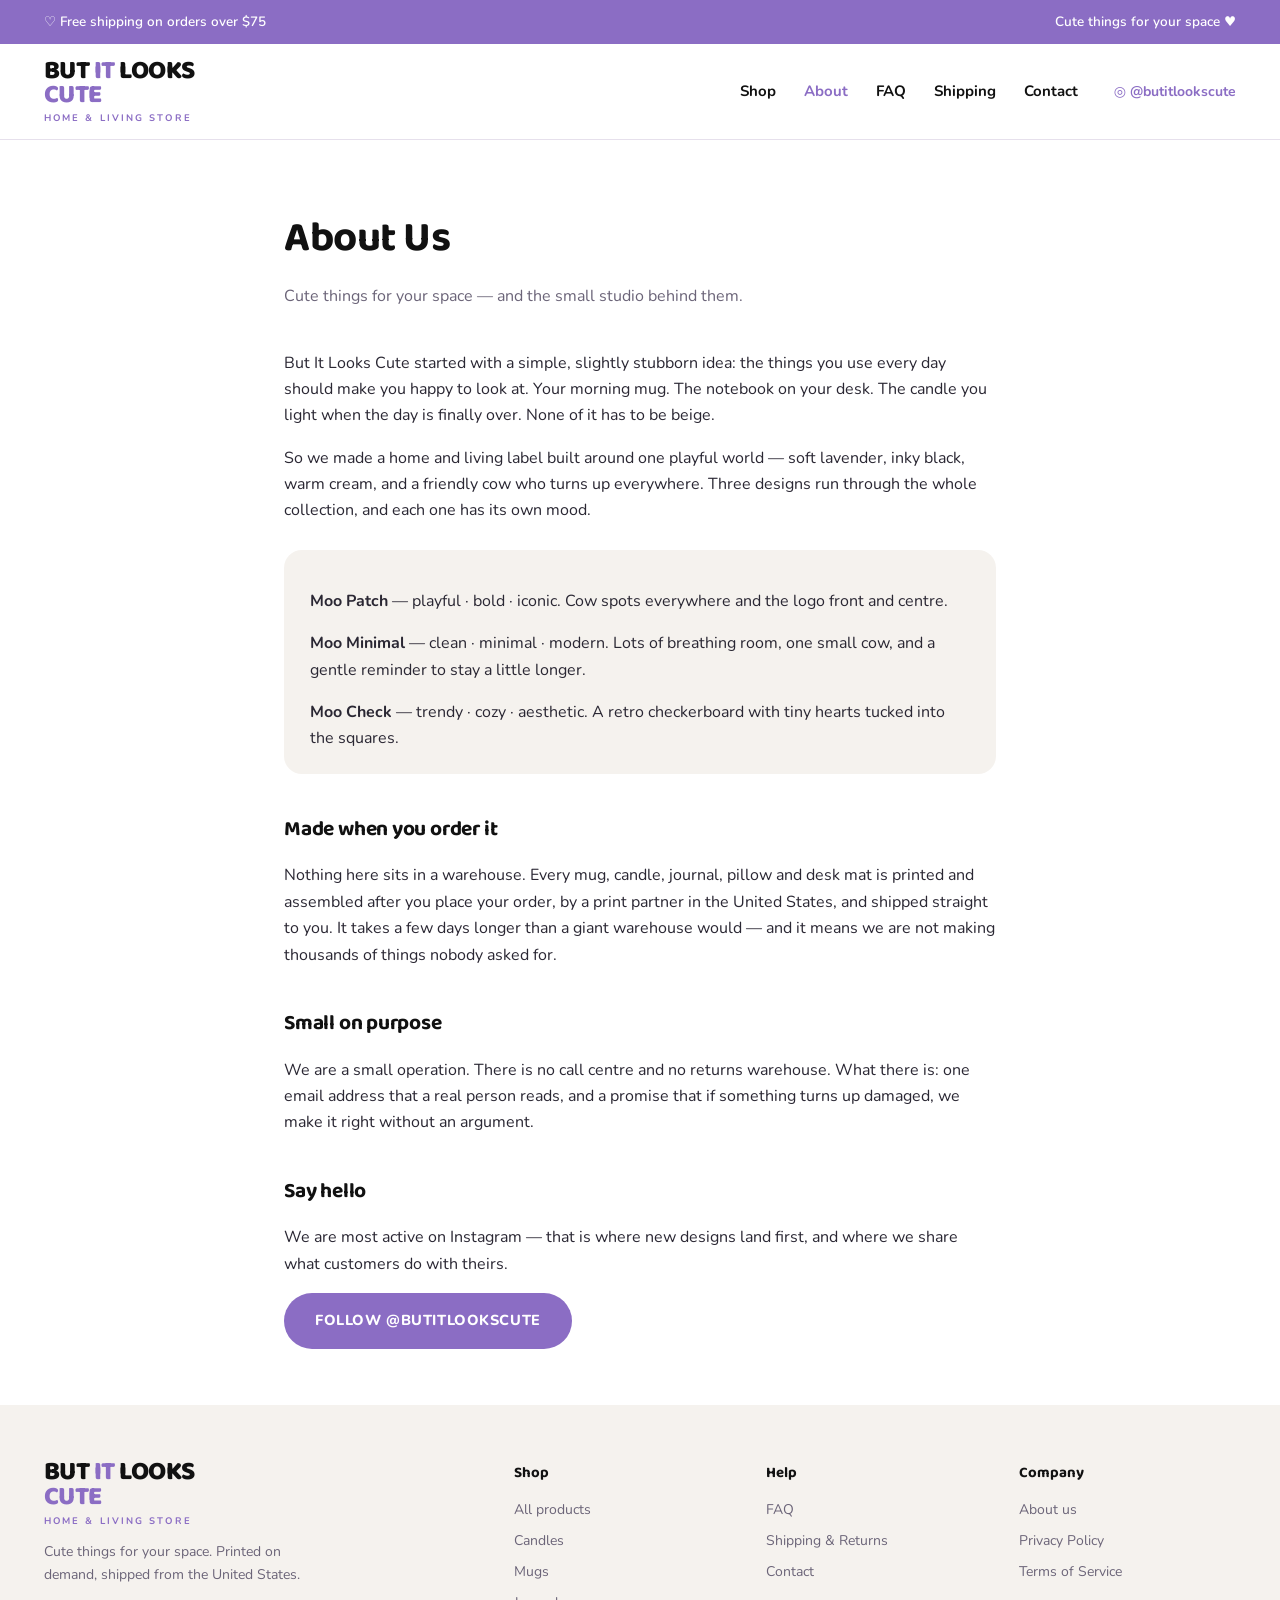
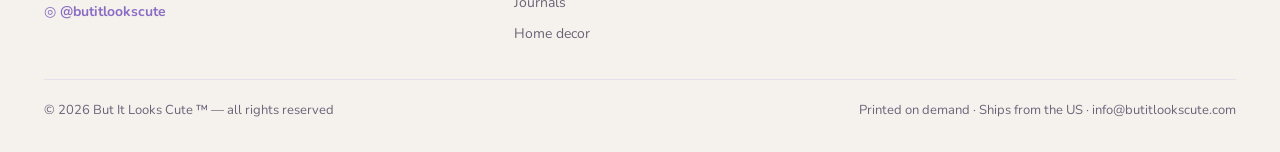
==== about.html @ 98e36f80 "But It Looks Cute magaza sitesi Yedi sayfa: ana sayfa (18 urun, 183 Printify mockup'i, tiklanabilir " ====
<!doctype html>
<html lang="en">
<head>
<meta charset="utf-8">
<meta name="viewport" content="width=device-width, initial-scale=1">
<title>About Us — But It Looks Cute</title>
<meta name="description" content="Cute things for your space — and the small studio behind them.">
<link rel="preconnect" href="https://fonts.googleapis.com">
<link rel="preconnect" href="https://fonts.gstatic.com" crossorigin>
<link rel="stylesheet" href="https://fonts.googleapis.com/css2?family=Baloo+2:wght@600;700;800&family=Nunito:wght@400;600;700;800&display=swap">
<link rel="stylesheet" href="/style.css">
</head>
<body>
<div class="ribbon"><div class="wrap">
  <span>♡ Free shipping on orders over $75</span>
  <span>Cute things for your space ♥</span>
</div></div>
<header><div class="wrap">
  <a class="logo" href="/">BUT <span class="p">IT</span> LOOKS<br><span class="p">CUTE</span><small>HOME &amp; LIVING STORE</small></a>
  <nav><a href="/">Shop</a><a href="/about.html" aria-current="page">About</a><a href="/faq.html">FAQ</a><a href="/shipping.html">Shipping</a><a href="/contact.html">Contact</a></nav>
  <a class="ig" href="https://instagram.com/butitlookscute" target="_blank" rel="noopener">◎ @butitlookscute</a>
</div></header>
<div class="doc"><h1>About Us</h1><p class="kicik">Cute things for your space — and the small studio behind them.</p>
<p>But It Looks Cute started with a simple, slightly stubborn idea: the things you
use every day should make you happy to look at. Your morning mug. The notebook on
your desk. The candle you light when the day is finally over. None of it has to be
beige.</p>

<p>So we made a home and living label built around one playful world — soft lavender,
inky black, warm cream, and a friendly cow who turns up everywhere. Three designs run
through the whole collection, and each one has its own mood.</p>

<div class="kutu">
  <p><strong>Moo Patch</strong> — playful · bold · iconic. Cow spots everywhere and the
  logo front and centre.</p>
  <p><strong>Moo Minimal</strong> — clean · minimal · modern. Lots of breathing room,
  one small cow, and a gentle reminder to stay a little longer.</p>
  <p><strong>Moo Check</strong> — trendy · cozy · aesthetic. A retro checkerboard with
  tiny hearts tucked into the squares.</p>
</div>

<h2>Made when you order it</h2>
<p>Nothing here sits in a warehouse. Every mug, candle, journal, pillow and desk mat is
printed and assembled after you place your order, by a print partner in the United
States, and shipped straight to you. It takes a few days longer than a giant warehouse
would — and it means we are not making thousands of things nobody asked for.</p>

<h2>Small on purpose</h2>
<p>We are a small operation. There is no call centre and no returns warehouse. What
there is: one email address that a real person reads, and a promise that if something
turns up damaged, we make it right without an argument.</p>

<h2>Say hello</h2>
<p>We are most active on Instagram — that is where new designs land first, and where
we share what customers do with theirs.</p>
<p><a class="btn btn-fill" href="https://instagram.com/butitlookscute" target="_blank" rel="noopener">FOLLOW @BUTITLOOKSCUTE</a></p>
</div><footer><div class="wrap">
  <div class="fgrid">
    <div>
      <a class="logo" href="/">BUT <span class="p">IT</span> LOOKS<br><span class="p">CUTE</span><small>HOME &amp; LIVING STORE</small></a>
      <p style="color:var(--mute);margin-top:14px;max-width:34ch">
        Cute things for your space. Printed on demand, shipped from the United States.</p>
      <p style="margin-top:12px"><a class="ig" href="https://instagram.com/butitlookscute" target="_blank" rel="noopener">◎ @butitlookscute</a></p>
    </div>
    <div><h5>Shop</h5><ul>
      <li><a href="/#shop">All products</a></li><li><a href="/#shop">Candles</a></li>
      <li><a href="/#shop">Mugs</a></li><li><a href="/#shop">Journals</a></li>
      <li><a href="/#shop">Home decor</a></li></ul></div>
    <div><h5>Help</h5><ul>
      <li><a href="/faq.html">FAQ</a></li><li><a href="/shipping.html">Shipping &amp; Returns</a></li>
      <li><a href="/contact.html">Contact</a></li></ul></div>
    <div><h5>Company</h5><ul>
      <li><a href="/about.html">About us</a></li><li><a href="/privacy.html">Privacy Policy</a></li>
      <li><a href="/terms.html">Terms of Service</a></li></ul></div>
  </div>
  <div class="fbot">
    <span>© 2026 But It Looks Cute ™ — all rights reserved</span>
    <span>Printed on demand · Ships from the US · <a href="mailto:info@butitlookscute.com">info@butitlookscute.com</a></span>
  </div>
</div></footer>
</body></html>
---- style.css ----
:root{
  --lav:#8B6DC4; --lav-2:#A78BD0; --lav-3:#C9B8E0; --lav-4:#EDE6F6;
  --ink:#111111; --cream:#F5F2EE; --paper:#FFFFFF; --mute:#6B6478;
  --line:#E6E0EC; --radius:18px; --shadow:0 2px 20px rgba(17,17,17,.06);
  --display:"Baloo 2","Trebuchet MS",system-ui,sans-serif;
  --body:"Nunito",system-ui,-apple-system,sans-serif;
}
*{box-sizing:border-box}
body{margin:0;background:var(--paper);color:var(--ink);font-family:var(--body);font-size:16px;line-height:1.65}
img{max-width:100%;display:block}
a{color:inherit;text-decoration:none}
.wrap{max-width:1240px;margin:0 auto;padding:0 24px}
.ribbon{background:var(--lav);color:#fff;font-size:13.5px;font-weight:600}
.ribbon .wrap{display:flex;justify-content:space-between;align-items:center;padding:11px 24px;gap:16px}
header{background:var(--paper);border-bottom:1px solid var(--line);position:sticky;top:0;z-index:40}
header .wrap{display:flex;align-items:center;gap:36px;padding-top:16px;padding-bottom:16px}
.logo{font-family:var(--display);font-weight:800;line-height:.92;letter-spacing:-.02em;font-size:26px;white-space:nowrap}
.logo .p{color:var(--lav)}
.logo small{display:block;font-family:var(--body);font-size:9.5px;font-weight:700;letter-spacing:.22em;color:var(--lav);margin-top:6px}
nav{display:flex;gap:28px;font-weight:700;font-size:15px;margin-left:auto}
nav a:hover,nav a[aria-current]{color:var(--lav)}
.ig{display:inline-flex;align-items:center;gap:7px;font-weight:700;font-size:14px;color:var(--lav)}
h1,h2,h3{font-family:var(--display);letter-spacing:-.01em;text-wrap:balance}
section{padding:70px 0}
.sec-title{text-align:center;font-size:clamp(24px,3vw,32px);margin:0 0 8px}
.sec-sub{text-align:center;color:var(--mute);margin:0 0 40px}
.btn{display:inline-block;border-radius:999px;padding:15px 30px;font-weight:800;font-size:14.5px;
  letter-spacing:.04em;border:1.5px solid transparent;transition:transform .15s ease;cursor:pointer}
.btn:hover{transform:translateY(-2px)}
.btn-fill{background:var(--lav);color:#fff}
.btn-out{background:var(--paper);border-color:var(--ink)}
.prods{display:grid;grid-template-columns:repeat(4,1fr);gap:22px}
.card{border:1px solid var(--line);border-radius:var(--radius);overflow:hidden;background:var(--paper);
  transition:transform .18s ease,box-shadow .18s ease;cursor:pointer;text-align:left}
.card:hover{transform:translateY(-4px);box-shadow:var(--shadow)}
.card .ph{aspect-ratio:1;background:var(--cream);overflow:hidden}
.card .ph img{width:100%;height:100%;object-fit:cover}
.card .body{padding:15px 17px 19px}
.card h3{font-size:15.5px;margin:0 0 4px;line-height:1.3}
.card .dz{font-size:11.5px;color:var(--lav);font-weight:800;letter-spacing:.06em;text-transform:uppercase}
.card .pr{font-weight:800;margin-top:9px;font-size:16px}
.card .say{font-size:12px;color:var(--mute);margin-top:2px}
footer{background:var(--cream);padding:56px 0 30px;font-size:14px;margin-top:20px}
.fgrid{display:grid;grid-template-columns:2fr 1fr 1fr 1fr;gap:36px}
footer h5{font-family:var(--display);font-size:15px;margin:0 0 12px}
footer ul{list-style:none;margin:0;padding:0;display:grid;gap:8px;color:var(--mute)}
footer a:hover{color:var(--lav)}
.fbot{border-top:1px solid var(--line);margin-top:34px;padding-top:20px;display:flex;
  justify-content:space-between;gap:16px;color:var(--mute);font-size:13px;flex-wrap:wrap}
/* --- icerik sayfalari --- */
.doc{max-width:760px;margin:0 auto;padding:64px 24px 20px}
.doc h1{font-size:clamp(30px,4vw,42px);margin:0 0 10px}
.doc .kicik{color:var(--mute);margin:0 0 40px}
.doc h2{font-size:21px;margin:38px 0 10px}
.doc p,.doc li{color:#2A2733}
.doc ul{padding-left:20px;display:grid;gap:7px}
.doc .kutu{background:var(--cream);border-radius:var(--radius);padding:22px 26px;margin:26px 0}
.doc .kutu p:last-child{margin-bottom:0}
/* --- urun penceresi --- */
.perde{position:fixed;inset:0;background:rgba(17,17,17,.55);display:none;z-index:60;
  padding:24px;overflow:auto}
.perde[data-acik]{display:block}
.pencere{background:var(--paper);border-radius:22px;max-width:1020px;margin:24px auto;overflow:hidden;
  display:grid;grid-template-columns:1.15fr 1fr}
.galeri{background:var(--cream);padding:20px}
.buyuk{aspect-ratio:1;border-radius:14px;overflow:hidden;background:var(--paper)}
.buyuk img{width:100%;height:100%;object-fit:cover}
.kucukler{display:grid;grid-template-columns:repeat(5,1fr);gap:8px;margin-top:12px}
.kucukler button{padding:0;border:2px solid transparent;border-radius:9px;overflow:hidden;
  background:var(--paper);cursor:pointer;aspect-ratio:1}
.kucukler button[aria-current]{border-color:var(--lav)}
.kucukler img{width:100%;height:100%;object-fit:cover}
.detay{padding:32px 34px}
.detay .dz{font-size:11.5px;color:var(--lav);font-weight:800;letter-spacing:.06em;text-transform:uppercase}
.detay h2{font-size:25px;margin:6px 0 6px}
.detay .fiyat{font-size:24px;font-weight:800;margin:14px 0 18px}
.detay ul{list-style:none;padding:0;margin:0 0 22px;display:grid;gap:8px;color:var(--mute);font-size:14.5px}
.detay li::before{content:"♥ ";color:var(--lav-2)}
.kapat{position:absolute;top:14px;right:18px;background:var(--paper);border:1px solid var(--line);
  width:38px;height:38px;border-radius:50%;font-size:19px;cursor:pointer;line-height:1}
.perde .kutu{position:relative}
.not{font-size:13px;color:var(--mute);border-top:1px solid var(--line);padding-top:16px;margin-top:20px}
@media(max-width:960px){
  nav{display:none}
  .prods{grid-template-columns:repeat(2,1fr)}
  .pencere{grid-template-columns:1fr}
  .fgrid{grid-template-columns:1fr 1fr}
}
@media(max-width:560px){ .prods{grid-template-columns:1fr} }
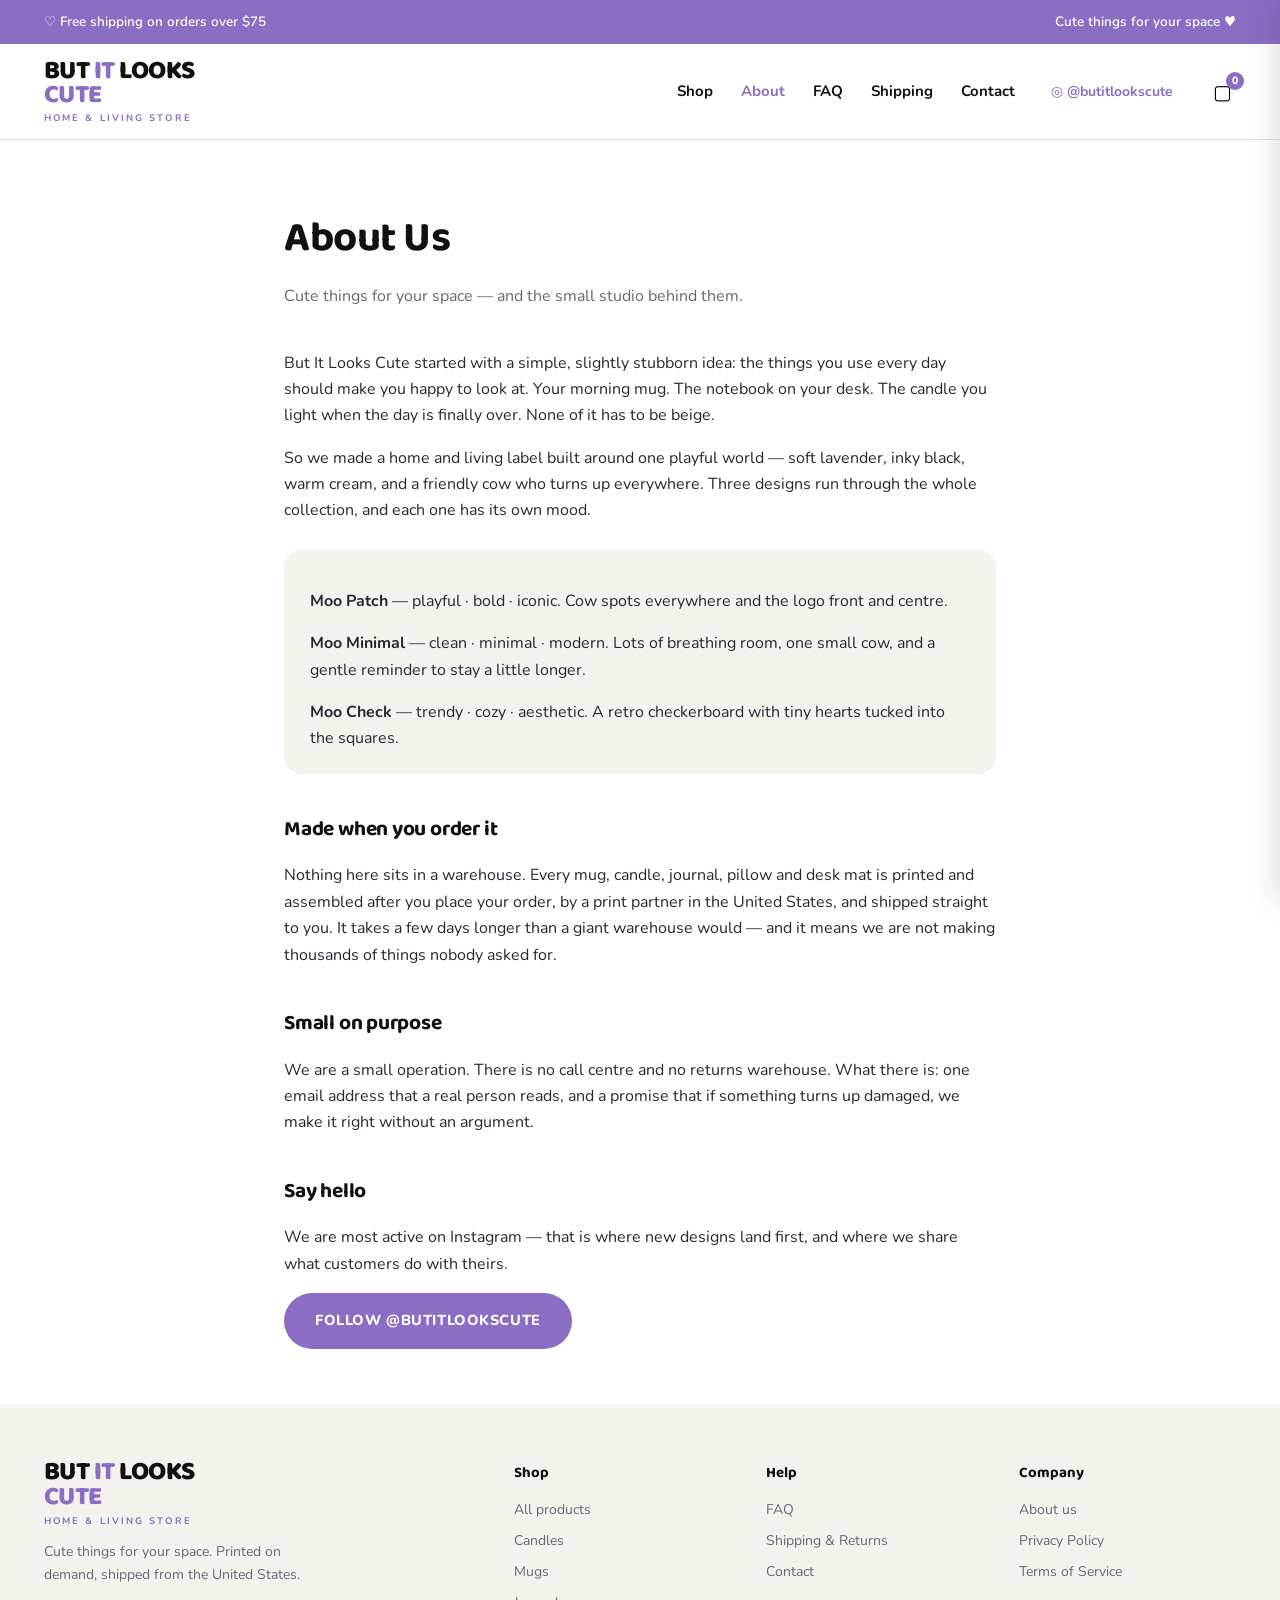
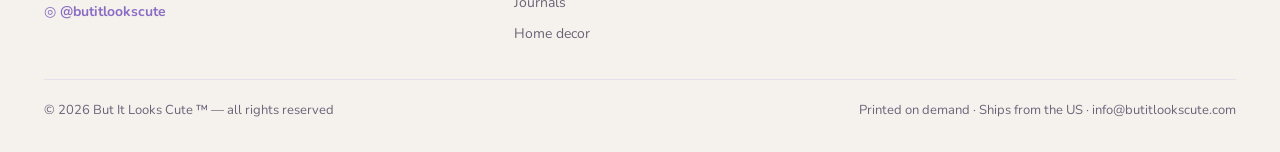
==== commit b24f174a: "Sepet, odeme akisi ve tesekkur sayfasi Sepet tarayicida durur (sepet.js, her sayfada yuklenir): urun" ====
--- a/about.html
+++ b/about.html
@@ -19,7 +19,18 @@
   <a class="logo" href="/">BUT <span class="p">IT</span> LOOKS<br><span class="p">CUTE</span><small>HOME &amp; LIVING STORE</small></a>
   <nav><a href="/">Shop</a><a href="/about.html" aria-current="page">About</a><a href="/faq.html">FAQ</a><a href="/shipping.html">Shipping</a><a href="/contact.html">Contact</a></nav>
   <a class="ig" href="https://instagram.com/butitlookscute" target="_blank" rel="noopener">◎ @butitlookscute</a>
+  <button class="sepet-dugme" id="sepetAc" aria-label="Basket">▢<b id="sepetSayi">0</b></button>
 </div></header>
+
+<aside class="cekmece" id="cekmece" aria-label="Shopping basket">
+  <header><h3>Your basket</h3><button class="kapat" id="sepetKapat" aria-label="Close" style="position:static">×</button></header>
+  <div class="liste" id="sepetListe"></div>
+  <div class="alt">
+    <div class="toplam"><span>Subtotal</span><span id="sepetToplam">$0.00</span></div>
+    <p class="kargo-not" id="kargoNot">Free shipping on orders over $75</p>
+    <button class="btn btn-fill" id="odeme">CHECKOUT →</button>
+  </div>
+</aside>
 <div class="doc"><h1>About Us</h1><p class="kicik">Cute things for your space — and the small studio behind them.</p>
 <p>But It Looks Cute started with a simple, slightly stubborn idea: the things you
 use every day should make you happy to look at. Your morning mug. The notebook on
@@ -78,4 +89,5 @@
     <span>Printed on demand · Ships from the US · <a href="mailto:info@butitlookscute.com">info@butitlookscute.com</a></span>
   </div>
 </div></footer>
+<script src="/sepet.js" defer></script>
 </body></html>
--- a/style.css
+++ b/style.css
@@ -87,3 +87,45 @@
   .fgrid{grid-template-columns:1fr 1fr}
 }
 @media(max-width:560px){ .prods{grid-template-columns:1fr} }
+
+/* --- giris banner seridi --- */
+.serit{position:relative;overflow:hidden;background:var(--cream)}
+.kaydir{display:flex;transition:transform .6s cubic-bezier(.4,0,.2,1)}
+.kaydir figure{margin:0;min-width:100%}
+.kaydir img{width:100%;height:auto;display:block}
+.serit .ok{position:absolute;top:50%;transform:translateY(-50%);background:rgba(255,255,255,.92);
+  border:none;width:46px;height:46px;border-radius:50%;font-size:20px;cursor:pointer;
+  box-shadow:0 2px 12px rgba(17,17,17,.14);display:grid;place-items:center;color:var(--ink)}
+.serit .ok:hover{background:#fff}
+.serit .sol{left:18px} .serit .sag{right:18px}
+.noktalar{position:absolute;bottom:16px;left:0;right:0;display:flex;justify-content:center;gap:9px}
+.noktalar button{width:9px;height:9px;border-radius:50%;border:none;background:rgba(17,17,17,.28);
+  padding:0;cursor:pointer;transition:width .25s ease}
+.noktalar button[aria-current]{background:var(--lav);width:26px;border-radius:5px}
+@media(max-width:700px){ .serit .ok{width:36px;height:36px;font-size:16px} .serit .sol{left:8px} .serit .sag{right:8px} }
+
+/* --- sepet --- */
+.sepet-dugme{position:relative;background:none;border:none;font-size:20px;cursor:pointer;padding:4px}
+.sepet-dugme b{position:absolute;top:-4px;right:-8px;background:var(--lav);color:#fff;font-size:10.5px;
+  min-width:18px;height:18px;border-radius:9px;display:grid;place-items:center;font-family:var(--body);font-weight:800}
+.cekmece{position:fixed;top:0;right:0;bottom:0;width:min(420px,100%);background:var(--paper);
+  z-index:70;transform:translateX(100%);transition:transform .3s cubic-bezier(.4,0,.2,1);
+  display:flex;flex-direction:column;box-shadow:-4px 0 30px rgba(17,17,17,.14)}
+.cekmece[data-acik]{transform:translateX(0)}
+.cekmece header{position:static;border:none;padding:22px 24px 16px;display:flex;
+  justify-content:space-between;align-items:center;border-bottom:1px solid var(--line)}
+.cekmece h3{margin:0;font-size:19px}
+.cekmece .liste{flex:1;overflow:auto;padding:16px 24px}
+.satir{display:grid;grid-template-columns:64px 1fr auto;gap:13px;align-items:center;
+  padding:13px 0;border-bottom:1px solid var(--line)}
+.satir img{width:64px;height:64px;object-fit:cover;border-radius:10px;background:var(--cream)}
+.satir h4{margin:0 0 2px;font-family:var(--display);font-size:14.5px;line-height:1.25}
+.satir .dz{font-size:11px;color:var(--lav);font-weight:800;letter-spacing:.05em;text-transform:uppercase}
+.adet{display:flex;align-items:center;gap:8px;margin-top:6px}
+.adet button{width:24px;height:24px;border:1px solid var(--line);background:var(--paper);
+  border-radius:6px;cursor:pointer;font-size:14px;line-height:1}
+.cekmece .alt{padding:20px 24px;border-top:1px solid var(--line);background:var(--cream)}
+.toplam{display:flex;justify-content:space-between;font-weight:800;font-size:18px;margin-bottom:6px}
+.kargo-not{font-size:13px;color:var(--mute);margin:0 0 16px}
+.cekmece .btn{width:100%;text-align:center}
+.bos{text-align:center;color:var(--mute);padding:50px 20px}
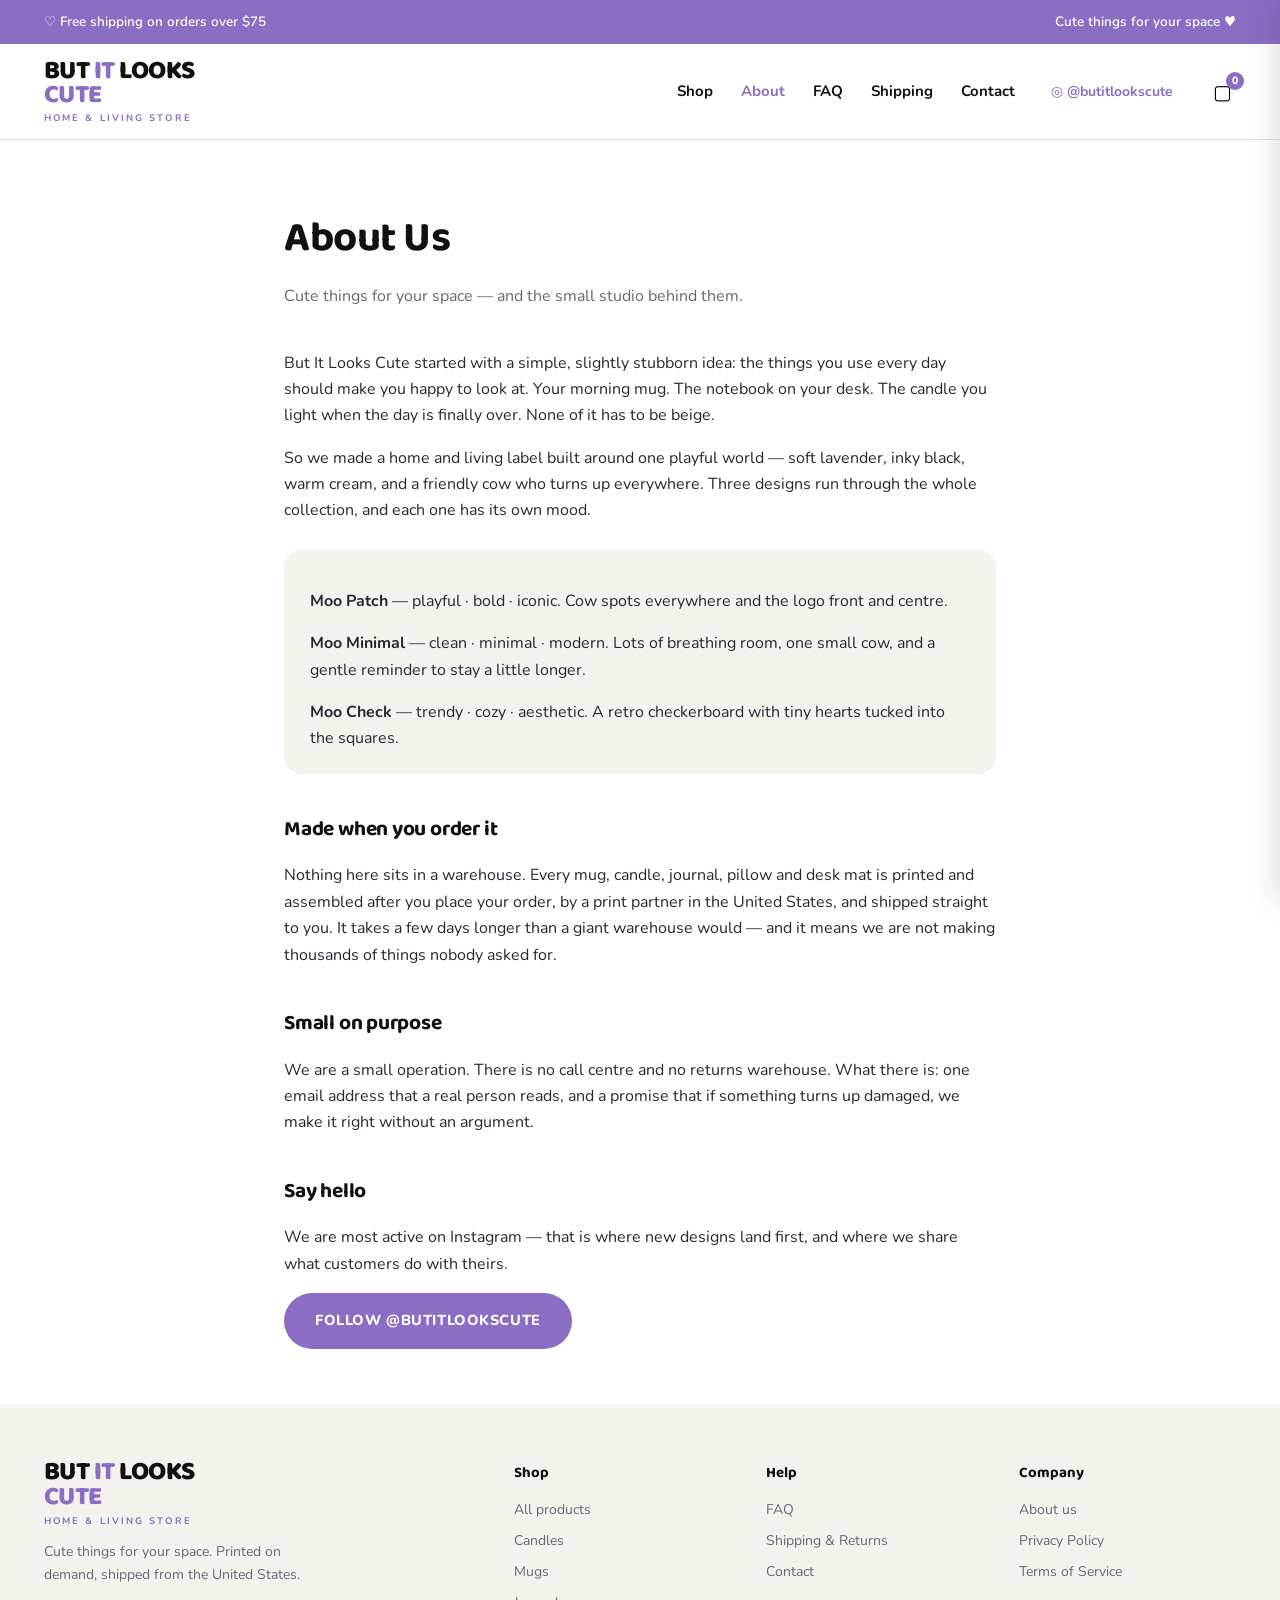
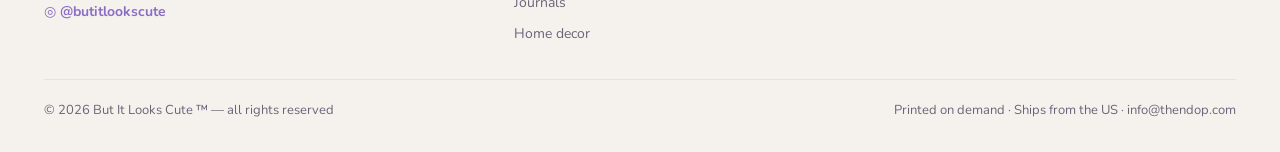
==== commit 1587aef8: "Sitede iletisim adresi info@thendop.com butitlookscute.com'dan GONDERIM henuz kurulu degil — Cloudfl" ====
--- a/about.html
+++ b/about.html
@@ -9,6 +9,32 @@
 <link rel="preconnect" href="https://fonts.gstatic.com" crossorigin>
 <link rel="stylesheet" href="https://fonts.googleapis.com/css2?family=Baloo+2:wght@600;700;800&family=Nunito:wght@400;600;700;800&display=swap">
 <link rel="stylesheet" href="/style.css">
+<link rel="canonical" href="https://butitlookscute.com/about.html">
+<meta name="robots" content="index, follow, max-image-preview:large">
+<meta name="theme-color" content="#8B6DC4">
+<meta property="og:type" content="website">
+<meta property="og:site_name" content="But It Looks Cute">
+<meta property="og:title" content="About Us — But It Looks Cute">
+<meta property="og:description" content="Cute things for your space — and the small studio behind them.">
+<meta property="og:url" content="https://butitlookscute.com/about.html">
+<meta property="og:image" content="https://butitlookscute.com/img/banner-1.jpg">
+<meta property="og:image:width" content="1672">
+<meta property="og:image:height" content="941">
+<meta name="twitter:card" content="summary_large_image">
+<meta name="twitter:title" content="About Us — But It Looks Cute">
+<meta name="twitter:description" content="Cute things for your space — and the small studio behind them.">
+<meta name="twitter:image" content="https://butitlookscute.com/img/banner-1.jpg">
+<script type="application/ld+json">{
+ "@context":"https://schema.org","@type":"OnlineStore",
+ "name":"But It Looks Cute","alternateName":"butitlookscute",
+ "url":"https://butitlookscute.com/","logo":"https://butitlookscute.com/img/banner-1.jpg",
+ "image":"https://butitlookscute.com/img/banner-1.jpg",
+ "description":"Cute things for your space. Playful home and living products — mugs, candles, journals, pillows and desk mats. Printed on demand, shipped from the US.",
+ "email":"info@thendop.com","sameAs":["https://instagram.com/butitlookscute"],
+ "areaServed":{"@type":"Country","name":"United States"},
+ "currenciesAccepted":"USD","paymentAccepted":"Credit Card"
+}</script>
+<script>window.MAGAZA_API="https://api.butitlookscute.com";</script>
 </head>
 <body>
 <div class="ribbon"><div class="wrap">
@@ -86,7 +112,7 @@
   </div>
   <div class="fbot">
     <span>© 2026 But It Looks Cute ™ — all rights reserved</span>
-    <span>Printed on demand · Ships from the US · <a href="mailto:info@butitlookscute.com">info@butitlookscute.com</a></span>
+    <span>Printed on demand · Ships from the US · <a href="mailto:info@thendop.com">info@thendop.com</a></span>
   </div>
 </div></footer>
 <script src="/sepet.js" defer></script>
--- a/style.css
+++ b/style.css
@@ -86,7 +86,17 @@
   .pencere{grid-template-columns:1fr}
   .fgrid{grid-template-columns:1fr 1fr}
 }
-@media(max-width:560px){ .prods{grid-template-columns:1fr} }
+@media(max-width:560px){
+  .prods{grid-template-columns:repeat(2,1fr);gap:12px}
+  .card .body{padding:11px 12px 15px}
+  .card h3{font-size:13.5px}
+  .card .dz{font-size:10px}
+  .card .pr{font-size:14.5px;margin-top:6px}
+  .card .say{font-size:11px}
+  section{padding:46px 0}
+  .wrap{padding:0 14px}
+}
+@media(max-width:380px){ .prods{gap:9px} .card h3{font-size:12.5px} }
 
 /* --- giris banner seridi --- */
 .serit{position:relative;overflow:hidden;background:var(--cream)}
@@ -129,3 +139,33 @@
 .kargo-not{font-size:13px;color:var(--mute);margin:0 0 16px}
 .cekmece .btn{width:100%;text-align:center}
 .bos{text-align:center;color:var(--mute);padding:50px 20px}
+
+/* --- varyant secici --- */
+.secim{margin:0 0 20px}
+.secim label{display:block;font-size:12px;font-weight:800;letter-spacing:.06em;
+  text-transform:uppercase;color:var(--mute);margin-bottom:7px}
+.secim select{width:100%;padding:12px 14px;border:1.5px solid var(--line);border-radius:12px;
+  font-family:var(--body);font-size:15px;font-weight:600;background:var(--paper);
+  color:var(--ink);cursor:pointer;appearance:none;
+  background-image:linear-gradient(45deg,transparent 50%,var(--lav) 50%),linear-gradient(135deg,var(--lav) 50%,transparent 50%);
+  background-position:calc(100% - 20px) 52%,calc(100% - 14px) 52%;
+  background-size:6px 6px,6px 6px;background-repeat:no-repeat}
+.secim select:focus{outline:2px solid var(--lav);outline-offset:1px;border-color:var(--lav)}
+.satir .vr{font-size:12px;color:var(--mute);margin-top:1px}
+
+/* --- kategori filtresi --- */
+.filtre{display:flex;flex-wrap:wrap;gap:9px;justify-content:center;margin:0 0 32px}
+.filtre button{border:1.5px solid var(--line);background:var(--paper);color:var(--ink);
+  border-radius:999px;padding:9px 18px;font-family:var(--body);font-weight:800;
+  font-size:13px;cursor:pointer;transition:all .15s ease;white-space:nowrap}
+.filtre button:hover{border-color:var(--lav)}
+.filtre button[aria-current]{background:var(--lav);border-color:var(--lav);color:#fff}
+.filtre .sayi{opacity:.6;font-weight:700;margin-left:5px}
+.filtre-grup{display:flex;flex-wrap:wrap;gap:9px;justify-content:center}
+.filtre-baslik{width:100%;text-align:center;font-size:11px;font-weight:800;
+  letter-spacing:.1em;text-transform:uppercase;color:var(--mute);margin:0 0 4px}
+.bos-sonuc{grid-column:1/-1;text-align:center;padding:50px 20px;color:var(--mute)}
+@media(max-width:560px){
+  .filtre{gap:7px;margin-bottom:24px}
+  .filtre button{padding:8px 13px;font-size:12px}
+}
